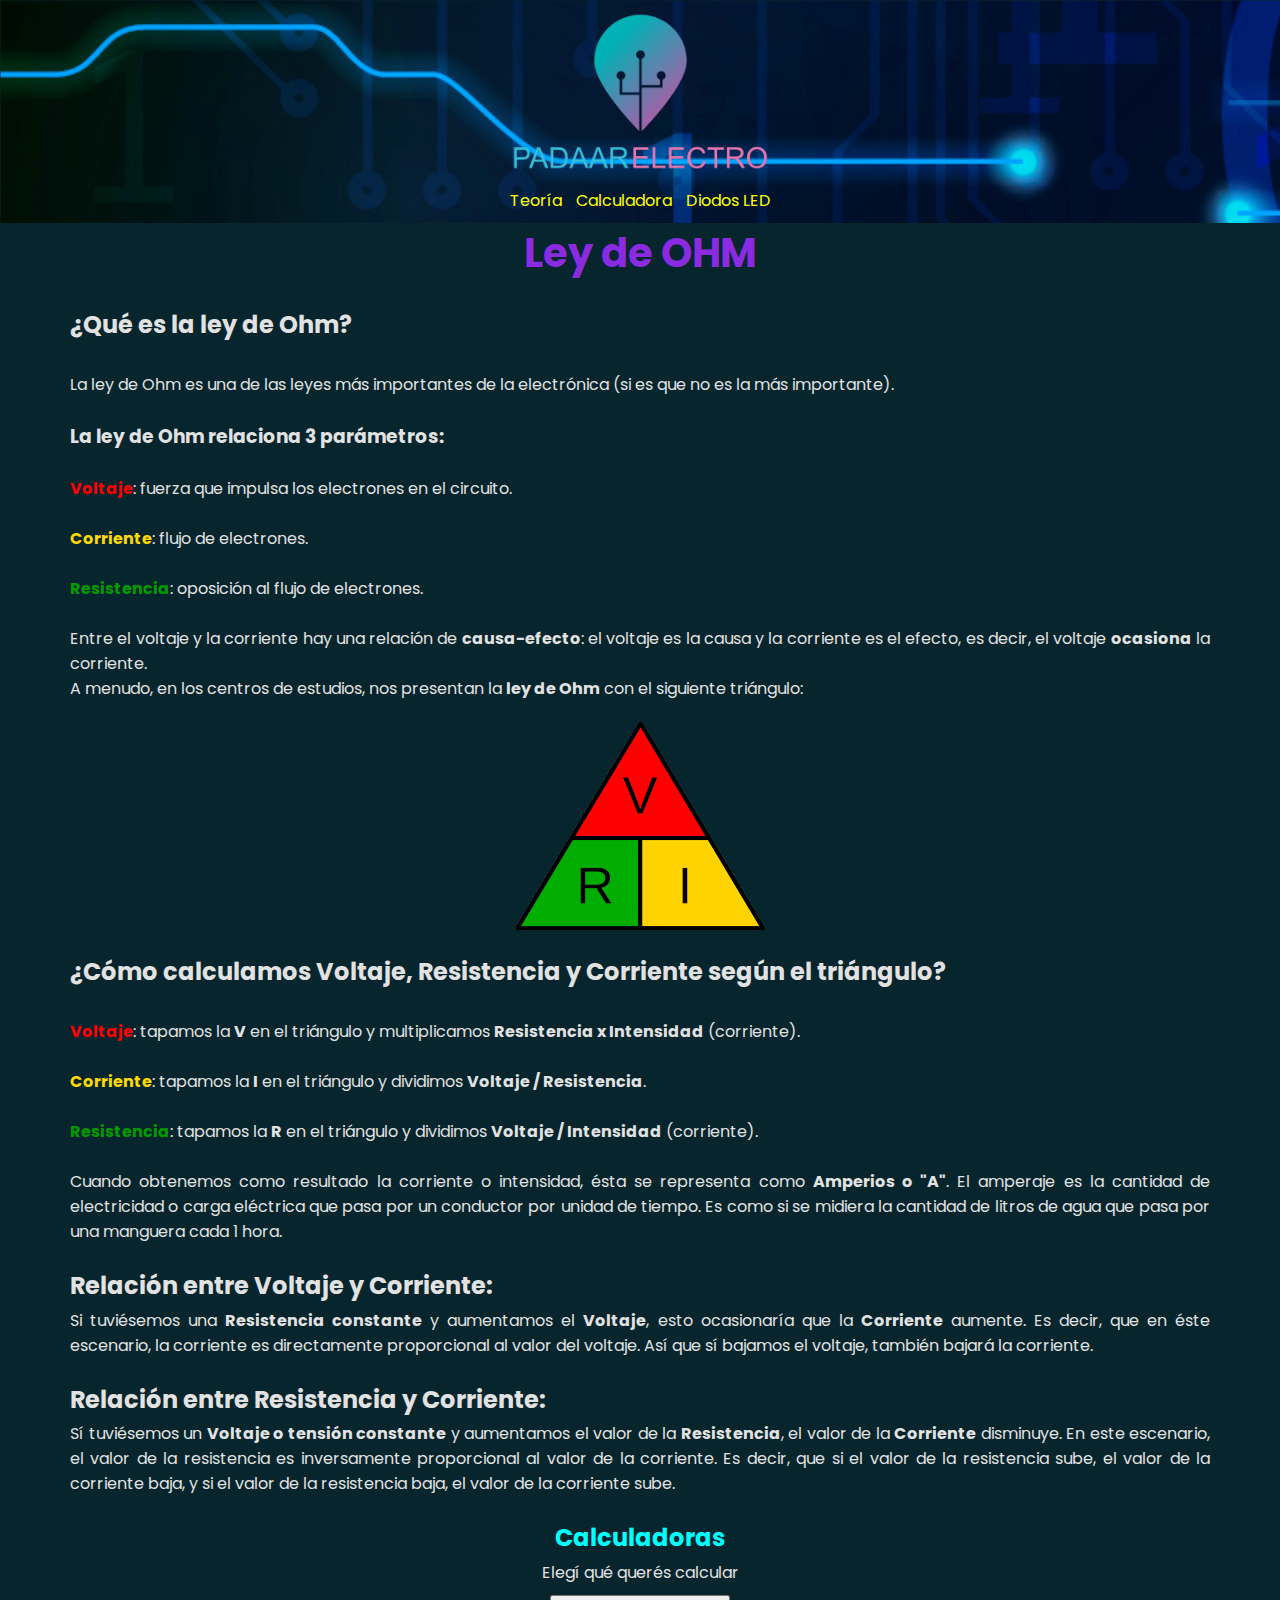
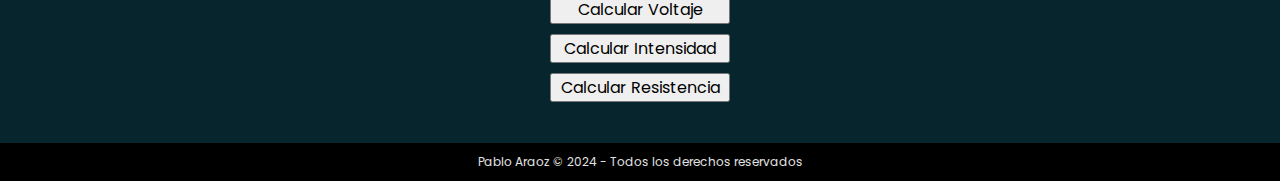
==== index.html @ e0916cf1 "Página de la ley de Ohm completa" ====
<!DOCTYPE html>
<html lang="es">
    <head>
        <meta charset="UTF-8">
        <title>Ley de Ohm</title>
        <meta name="viewport" content="width=device-width, initial-scale=1.0">
        <meta name="Author" content="Pablo Araoz">
        <meta name="description" content="Teoría de la ley de Ohm y calculadoras para obtener valores de tensión, mA, A u Ω-KΩ-MΩ">
        <link rel="icon" href="./img/logo-pestania.png" type="image/png">
        <!--FUENTES: -->
        <link rel="stylesheet" href="https://fonts.googleapis.com/css2?family=Belanosima&family=Montserrat&family=Poppins:wght@300;400&display=swap">
        <link rel="stylesheet" href="https://fonts.googleapis.com/css2?family=Poppins:wght@300;400&display=swap">
        <!--BOOTSTRAP:-->
        <link rel="stylesheet" href="./css/style.css">
    </head>
    
    <body>
        <header>
            <div class="logo">
                <img src="./img/padaar-electro.png" alt="" class="logo-img">                
            </div>

            <nav>            
                <a href="#teoria-de-calculo">Teoría</a>
                <a href="#calculadoras">Calculadora</a>            
                <a href="#">Diodos LED</a>
            </nav>
        </header>

        <main>
            <section class="cuerpo-principal">
                <h1>Ley de OHM</h1>

                <section id="introduccion" class="introduccion">
                    <h2>¿Qué es la ley de Ohm?</h2>
                    <br>
        
                    <p>La ley de Ohm es una de las leyes más importantes de la electrónica (si es que no es la 
                    más importante).</p> <br>
                    
                    <h3>
                        La ley de Ohm relaciona 3 parámetros:
                    </h3> <br>
                        
                    <p>
                        <span class="voltaje">Voltaje</span>: fuerza que impulsa los electrones en el circuito. <br><br>
                        <span class="corriente">Corriente</span>: flujo de electrones.
                        <br><br>
                        <span class="resistencia">Resistencia</span>: oposición al flujo de electrones.
                    </p> <br> 
        
                    <p>Entre el voltaje y la corriente hay una relación de <strong>causa-efecto</strong>: el voltaje
                    es la causa y la corriente es el efecto, es decir, el voltaje <strong>ocasiona</strong> la corriente.</p>  
        
                    <p>A menudo, en los centros de estudios, nos presentan la <strong>ley de Ohm</strong> con el siguiente triángulo:</p>   

                    <figure class="triangulo">
                        <img src="./img/Triangulo-ohm.png" alt="triangulo de la ley de ohm" width="250px">
                    </figure>
                </section>

                <section id="teoria-de-calculo">
                    <h2>¿Cómo calculamos Voltaje, Resistencia y Corriente según el triángulo?</h2>
                    <br>

                    <p><span class="voltaje">Voltaje</span>: tapamos la <strong>V</strong> en el triángulo
                    y multiplicamos <strong>Resistencia x Intensidad</strong> (corriente).</p>
                    <br>
                    
                    <p><span class="corriente">Corriente</span>: tapamos la <strong>I</strong> en el triángulo
                    y dividimos <strong>Voltaje / Resistencia</strong>.</p>
                    <br>

                    <p><span class="resistencia">Resistencia</span>: tapamos la <strong>R</strong> en el triángulo
                    y dividimos <strong>Voltaje / Intensidad</strong> (corriente).</p>
                    <br>

                    <p>Cuando obtenemos como resultado la corriente o intensidad, ésta se representa como <strong>Amperios o "A"</strong>.
                    El amperaje es la cantidad de electricidad o carga eléctrica que pasa por un conductor por unidad de tiempo.
                    Es como si se midiera la cantidad de litros de agua que pasa por una manguera cada 1 hora.</p>

                    <h2>Relación entre Voltaje y Corriente:</h2>        
                    
                    <p>Si tuviésemos una <strong>Resistencia constante</strong> y aumentamos el <strong>Voltaje</strong>, esto ocasionaría 
                    que la <strong>Corriente</strong> aumente. Es decir, que en éste escenario, la corriente es directamente proporcional
                    al valor del voltaje. Así que sí bajamos el voltaje, también bajará la corriente.</p>

                    <h2>Relación entre Resistencia y Corriente:</h2>

                    <p>Sí tuviésemos un <strong>Voltaje o tensión constante</strong> y aumentamos el valor de la <strong>Resistencia</strong>,
                    el valor de la <strong>Corriente</strong> disminuye. En este escenario, el valor de la resistencia es inversamente 
                    proporcional al valor de la corriente. Es decir, que si el valor de la resistencia sube, el valor de la corriente baja, 
                    y si el valor de la resistencia baja, el valor de la corriente sube.</p>
                </section>

                <section id="calculadoras">
                    <h2 class="titulo-calculadoras">Calculadoras</h2>
                    <p class="elecciones">Elegí qué querés calcular</p>
                    <div class="botones">
                        <button class="boton-voltaje" id="boton-voltaje">Calcular Voltaje</button>
                        <button class="boton-intensidad" id="boton-intensidad">Calcular Intensidad</button>
                        <button class="boton-resistencia" id="boton-resistencia">Calcular Resistencia</button>
                    </div>

                    <div class="ingreso-datos">
                        <div class="calculo-voltaje">
                            <div class="inputs-boton">
                                <label for="idResistencia">Ingresá el valor de la resistencia:</label> 
                                <input type="number" name="resistencia" id="idResistencia" class="caja-texto" placeholder="Resistencia" required>
                                <div class="opciones-r">
                                    <button class="ohm" id="ohm">Ω</button>
                                    <button class="kohm" id="kohm">KΩ</button>
                                    <button class="mohm" id="mohm">MΩ</button>
                                </div>
            
                                <label for="idCorriente">Ingresá el valor de la corriente:</label> 
                                <input type="number" name="corriente" id="idCorriente" class="caja-texto" placeholder="Corriente" required>
                                <div class="opciones-a">
                                    <button class="mA" id="mA">mA</button>
                                    <button class="a" id="a">A</button>                                
                                </div>
                
                                <button class="boton-calcular" id="boton-calcular-voltaje">CALCULAR</button>
                            </div>
                        </div>

                        <div class="calculo-corriente">
                            <div class="inputs-boton">
                                <label for="idVoltaje">Ingresá el valor de la tensión:</label> 
                                <input type="number" name="tension" id="idVoltaje" class="caja-texto" placeholder="Tensión" required>
            
                                <label for="idResistencia2">Ingresá el valor de la resistencia:</label> 
                                <input type="number" name="resistencia" id="idResistencia2" class="caja-texto" placeholder="Resistencia" required>
                                <div class="opciones-r">
                                    <button class="ohm" id="ohm2">Ω</button>
                                    <button class="kohm" id="kohm2">KΩ</button>
                                    <button class="mohm" id="mohm2">MΩ</button>
                                </div>
                
                                <button class="boton-calcular" id="boton-calcular-corriente">CALCULAR</button>
                            </div>                        
                        </div>

                        <div class="calculo-resistencia">
                            <div class="inputs-boton">
                                <label for="idVoltaje2">Ingresá el valor de la tensión:</label> 
                                <input type="number" name="tension" id="idVoltaje2" class="caja-texto" placeholder="Tensión" required>
            
                                <label for="idCorriente2">Ingresá el valor de la corriente:</label> 
                                <input type="number" name="corriente" id="idCorriente2" class="caja-texto" placeholder="Corriente" required>
                                <div class="opciones-a">
                                    <button class="mA" id="mA2">mA</button>
                                    <button class="a" id="a2">A</button>                                
                                </div>
                
                                <button class="boton-calcular" id="boton-calcular-resistencia">CALCULAR</button>
                            </div>                        
                        </div>
                    </div>
                </section>

                <section class="seccion-resultado">
                    <div class="resultado-tension">
                        <p>
                            El valor de la tensión es de <span class="tension1"></span> voltios
                        </p>                        
                    </div>
                    
                    <div class="resultado-corriente">
                        <p>
                            El valor de la intensidad es de <span class="intensidad1"></span> mA
                        </p>
                    </div>
                    <div class="resultado-corriente-2">
                        <p>
                            El valor de la intensidad es de <span class="intensidad2"></span> A
                        </p>
                    </div>

                    <div class="resultado-resistencia">
                        <p>
                            El valor de la resistencia es de <span class="ohmios"></span> Ω
                        </p>
                    </div>

                    <button class="boton-reset">RESET</button>
                </section>
            </section>    
        </main>
        <footer>
            <p class="copyright">Pablo Araoz © 2024 - Todos los derechos reservados</p>
        </footer>
        <script src="./js/script.js"></script>
    </body>
</html>
---- css/style.css ----
*{
    margin: 0;
    padding: 0;
    box-sizing: border-box;
    font-family: "Poppins";
}

html{
    scroll-behavior: smooth;
}

header{
    display: flex;
    flex-direction: column;
    justify-content: space-between;    
    align-items: center; /*Alineación Horizontal*/    
    background-image: url("/img/fondo-header.png");
    background-repeat: no-repeat;
}

nav{
    padding: 10px 0px;
    
}

a{
    text-decoration: none;
    color: yellow;
    padding: 5px;    
}

a:hover{
    color:white;
    text-shadow: 0 0 15px white; /*Si hubiera aplicado "box-shadow* aplica la sombra a la CAJA y no al texto*/

}

.logo{
    display: flex;
    align-items: center;
}

.logo-img{
    /* height: 110px; */
    width: 110px;
    margin-top: 10px;
}

h1{
    text-align: center;
    color: blueviolet;
    font-size: 2.5rem;
    margin-bottom: 0;
}

h2{
    text-align: start;
    margin-bottom: 0.2em;
    margin-top: 1em;
    color:#e2e2e2;
}

h3{
    color:#e2e2e2;
}

p{
    text-align: justify;    
    color:#e2e2e2;
}

body{    
    
    background-color: #07252d;
}

main{
    display: flex;
    flex-direction: column;
    justify-content: center;
    align-items: center;
    padding-left: 10px;
    padding-right: 10px;
}

/*CONTIENE TODO MENOS EL HEADER Y EL FOOTER */
.cuerpo-principal{
    max-width: 1140px;
}


.voltaje, .corriente, .resistencia{
    font-weight: bold;      
}

.voltaje{
    color: red;
}

.corriente{
    color:rgb(255, 217, 0)
}

.resistencia{
    color:rgb(0, 155, 0);
}

.triangulo{
    display: flex;
    justify-content: center;
    margin-top: 20px;
}

.titulo-calculadoras{
    text-align: center;
    color:aqua;
}

.elecciones{
    text-align: center;
    margin-bottom: 10px;
}

.botones{
    display: flex;
    flex-direction: column;
    align-items: center;
}


.boton-voltaje, .boton-intensidad, .boton-resistencia, .caja-texto{
    width: 180px;
    font-family: 'Poppins';
    font-size: 1rem;
    margin-bottom: 10px;
    cursor: pointer;
}

.calculo-voltaje{
    display: none;
}

.calculo-corriente{
    display: none;
}

.calculo-resistencia{
    display: none;
}

/*Clases que serán agregadas con Js:*/
.animar-boton-voltaje{
    box-shadow: 0 0 20px red;
    color:red;
}

.animar-boton-intensidad{
    box-shadow: 0 0 20px yellow;
    color:rgb(255, 68, 0);
}

.animar-boton-resistencia{
    box-shadow: 0 0 20px green;
    color:rgb(0, 99, 0);
}

.inputs-boton{
    display: block;
    display: flex;
    flex-direction: column;
    align-items: center;
    row-gap: 7px;
    color: white;
}

.opciones-r{
    display: flex;
    justify-content: space-between;
    width: 120px;
}

.opciones-a{
    display: flex;
    justify-content: space-evenly;
    width: 120px
}

.ohm, .kohm, .mohm, .mA, .a{
    width: 30px;
    height: 30px;
    border-radius: 50%;
    color: white;
    background-color:rgb(0, 183, 255); 
    cursor: pointer;
}

.boton-calcular{
    font-family: 'Poppins';
    width: 180px; 
    font-size: 1rem;
    background-color: rgb(0, 160, 0);
    margin-top: 15px;
    color: rgb(255, 255, 255);
    cursor: pointer;
}

.boton-calcular:hover{
    background-color: rgb(255, 0, 255);    
}

/*Estilos que serán agregados desde JavaScript:*/
.iluminar-boton{
    box-shadow: 0px 0px 12px yellow;
    background-color: yellow;
    color:black;
    font-weight: bold;
}

/*Sección resultado:*/
.seccion-resultado{
    display: flex;
    flex-direction: column;
    align-items: center;
    justify-content: center;
    margin-top: 1rem;
}

.resultado-tension, .resultado-corriente, .resultado-corriente-2, .resultado-resistencia{
    display: none;
}

.tension1, .intensidad1, .intensidad2, .ohmios{
    color:orange;
}

.resultado-tension, .resultado-corriente, .resultado-corriente-2, .resultado-resistencia > p{
    text-align: center;    
    font-size: 1.1em;
}

.boton-reset{
    display: none;
    font-family: 'Poppins';
    font-size: 1rem;
    width: 180px;    
    background-color: rgb(128, 0, 0);
    color: rgb(255, 255, 255);
    margin-top: 15px;
    cursor: pointer;
}

.boton-reset:hover{
    background-color: black;
    color: yellow;
}


footer{
    background-color: black;
    margin-top: 15px;
    padding-top: 10px;
    padding-bottom: 10px;
}

.copyright{
    font-size: 12px;
    text-align: center;
}

/* RESPONSIVE */
@media (min-width: 320px) and (max-width: 1920px) {
    .logo-img{
        width: calc(200px + (300 - 200) * ((100vw - 320px) / (1920 - 320))); ;
    }    
}

@media (min-width: 1921px){
    .logo-img{
        width: 310px;
    }
}
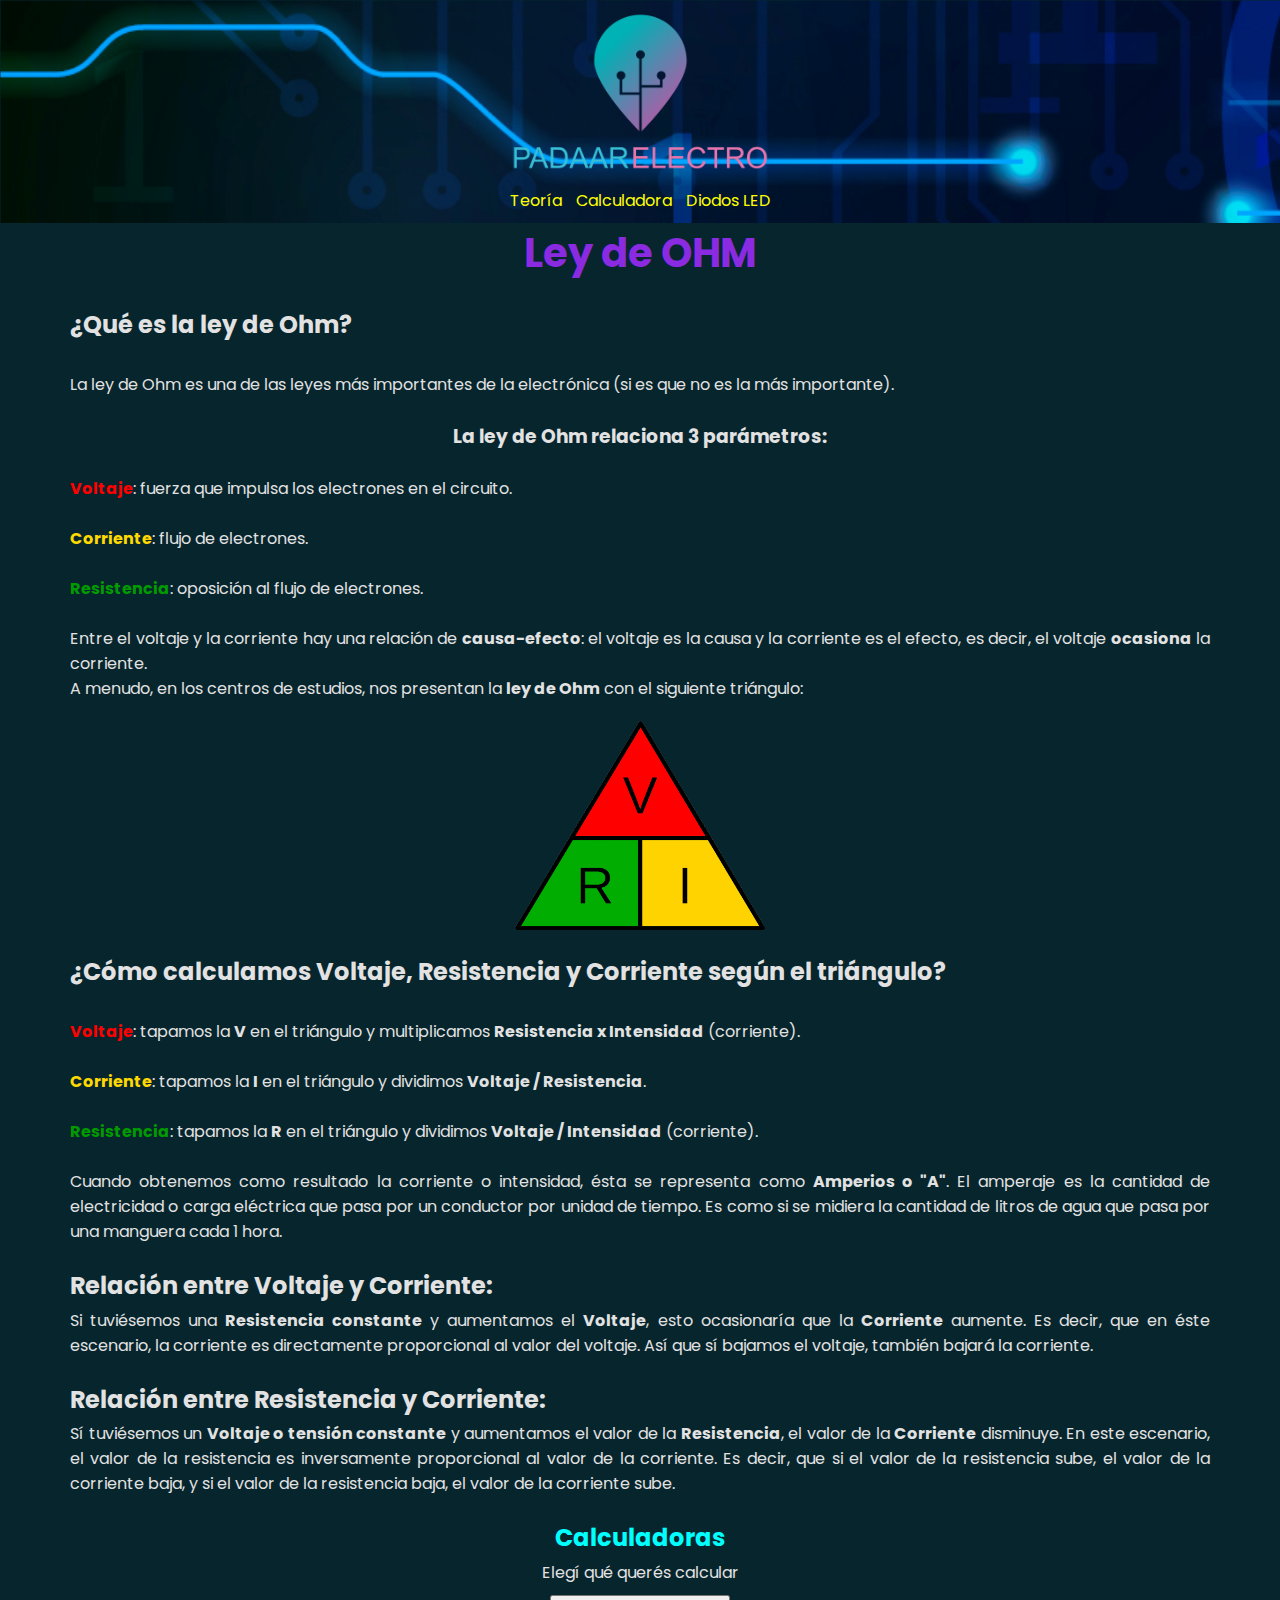
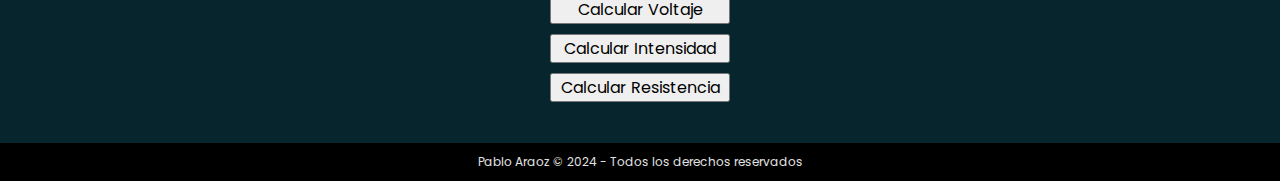
==== commit db2a788a: "Agregado de info para poner 3 LEDs en serie" ====
--- a/index.html
+++ b/index.html
@@ -10,8 +10,9 @@
         <!--FUENTES: -->
         <link rel="stylesheet" href="https://fonts.googleapis.com/css2?family=Belanosima&family=Montserrat&family=Poppins:wght@300;400&display=swap">
         <link rel="stylesheet" href="https://fonts.googleapis.com/css2?family=Poppins:wght@300;400&display=swap">
-        <!--BOOTSTRAP:-->
+        <!--CSS:-->
         <link rel="stylesheet" href="./css/style.css">
+        <link rel="stylesheet" href="./css/styles-comunes.css">
     </head>
     
     <body>
@@ -23,7 +24,7 @@
             <nav>            
                 <a href="#teoria-de-calculo">Teoría</a>
                 <a href="#calculadoras">Calculadora</a>            
-                <a href="#">Diodos LED</a>
+                <a href="diodo-led.html">Diodos LED</a>
             </nav>
         </header>
 
@@ -187,6 +188,7 @@
                 </section>
             </section>    
         </main>
+        
         <footer>
             <p class="copyright">Pablo Araoz © 2024 - Todos los derechos reservados</p>
         </footer>
--- a/css/style.css
+++ b/css/style.css
@@ -1,92 +1,4 @@
-*{
-    margin: 0;
-    padding: 0;
-    box-sizing: border-box;
-    font-family: "Poppins";
-}
 
-html{
-    scroll-behavior: smooth;
-}
-
-header{
-    display: flex;
-    flex-direction: column;
-    justify-content: space-between;    
-    align-items: center; /*Alineación Horizontal*/    
-    background-image: url("/img/fondo-header.png");
-    background-repeat: no-repeat;
-}
-
-nav{
-    padding: 10px 0px;
-    
-}
-
-a{
-    text-decoration: none;
-    color: yellow;
-    padding: 5px;    
-}
-
-a:hover{
-    color:white;
-    text-shadow: 0 0 15px white; /*Si hubiera aplicado "box-shadow* aplica la sombra a la CAJA y no al texto*/
-
-}
-
-.logo{
-    display: flex;
-    align-items: center;
-}
-
-.logo-img{
-    /* height: 110px; */
-    width: 110px;
-    margin-top: 10px;
-}
-
-h1{
-    text-align: center;
-    color: blueviolet;
-    font-size: 2.5rem;
-    margin-bottom: 0;
-}
-
-h2{
-    text-align: start;
-    margin-bottom: 0.2em;
-    margin-top: 1em;
-    color:#e2e2e2;
-}
-
-h3{
-    color:#e2e2e2;
-}
-
-p{
-    text-align: justify;    
-    color:#e2e2e2;
-}
-
-body{    
-    
-    background-color: #07252d;
-}
-
-main{
-    display: flex;
-    flex-direction: column;
-    justify-content: center;
-    align-items: center;
-    padding-left: 10px;
-    padding-right: 10px;
-}
-
-/*CONTIENE TODO MENOS EL HEADER Y EL FOOTER */
-.cuerpo-principal{
-    max-width: 1140px;
-}
 
 
 .voltaje, .corriente, .resistencia{
@@ -255,27 +167,5 @@
 }
 
 
-footer{
-    background-color: black;
-    margin-top: 15px;
-    padding-top: 10px;
-    padding-bottom: 10px;
-}
 
-.copyright{
-    font-size: 12px;
-    text-align: center;
-}
 
-/* RESPONSIVE */
-@media (min-width: 320px) and (max-width: 1920px) {
-    .logo-img{
-        width: calc(200px + (300 - 200) * ((100vw - 320px) / (1920 - 320))); ;
-    }    
-}
-
-@media (min-width: 1921px){
-    .logo-img{
-        width: 310px;
-    }
-}--- a/css/styles-comunes.css
+++ b/css/styles-comunes.css
@@ -0,0 +1,113 @@
+*{
+    margin: 0;
+    padding: 0;
+    box-sizing: border-box;
+    font-family: "Poppins";
+}
+
+html{
+    scroll-behavior: smooth;
+}
+
+header{
+    display: flex;
+    flex-direction: column;
+    justify-content: space-between;    
+    align-items: center; /*Alineación Horizontal*/    
+    background-image: url("../img/fondo-header.png");
+    background-repeat: no-repeat;
+}
+
+nav{
+    padding: 10px 0px;    
+}
+
+a{
+    text-decoration: none;
+    color: yellow;
+    padding: 5px;    
+}
+
+a:hover{
+    color:white;
+    text-shadow: 0 0 15px white; /*Si hubiera aplicado "box-shadow* aplica la sombra a la CAJA y no al texto*/
+}
+
+.logo{
+    display: flex;
+    align-items: center;
+}
+
+.logo-img{
+    /* height: 110px; */
+    width: 110px;
+    margin-top: 10px;
+}
+
+h1{
+    text-align: center;
+    color: blueviolet;
+    font-size: 2.5rem;
+    margin-bottom: 0;
+}
+
+h2{
+    text-align: start;
+    margin-bottom: 0.2em;
+    margin-top: 1em;
+    color:#e2e2e2;
+}
+
+h3{
+    color:#e2e2e2;
+    text-align: center;
+}
+
+p{
+    text-align: justify;    
+    color:#e2e2e2;
+}
+
+body{    
+    
+    background-color: #07252d;
+}
+
+main{
+    display: flex;
+    flex-direction: column;
+    justify-content: center;
+    align-items: center;
+    padding-left: 10px;
+    padding-right: 10px;
+}
+
+/*CONTIENE TODO MENOS EL HEADER Y EL FOOTER */
+.cuerpo-principal{
+    max-width: 1140px;
+}
+
+footer{
+    background-color: black;
+    margin-top: 15px;
+    padding-top: 10px;
+    padding-bottom: 10px;
+}
+
+.copyright{
+    font-size: 12px;
+    text-align: center;
+}
+
+/* RESPONSIVE */
+@media (min-width: 320px) and (max-width: 1920px) {
+    .logo-img{
+        width: calc(200px + (300 - 200) * ((100vw - 320px) / (1920 - 320))); ;
+    }    
+}
+
+@media (min-width: 1921px){
+    .logo-img{
+        width: 310px;
+    }
+}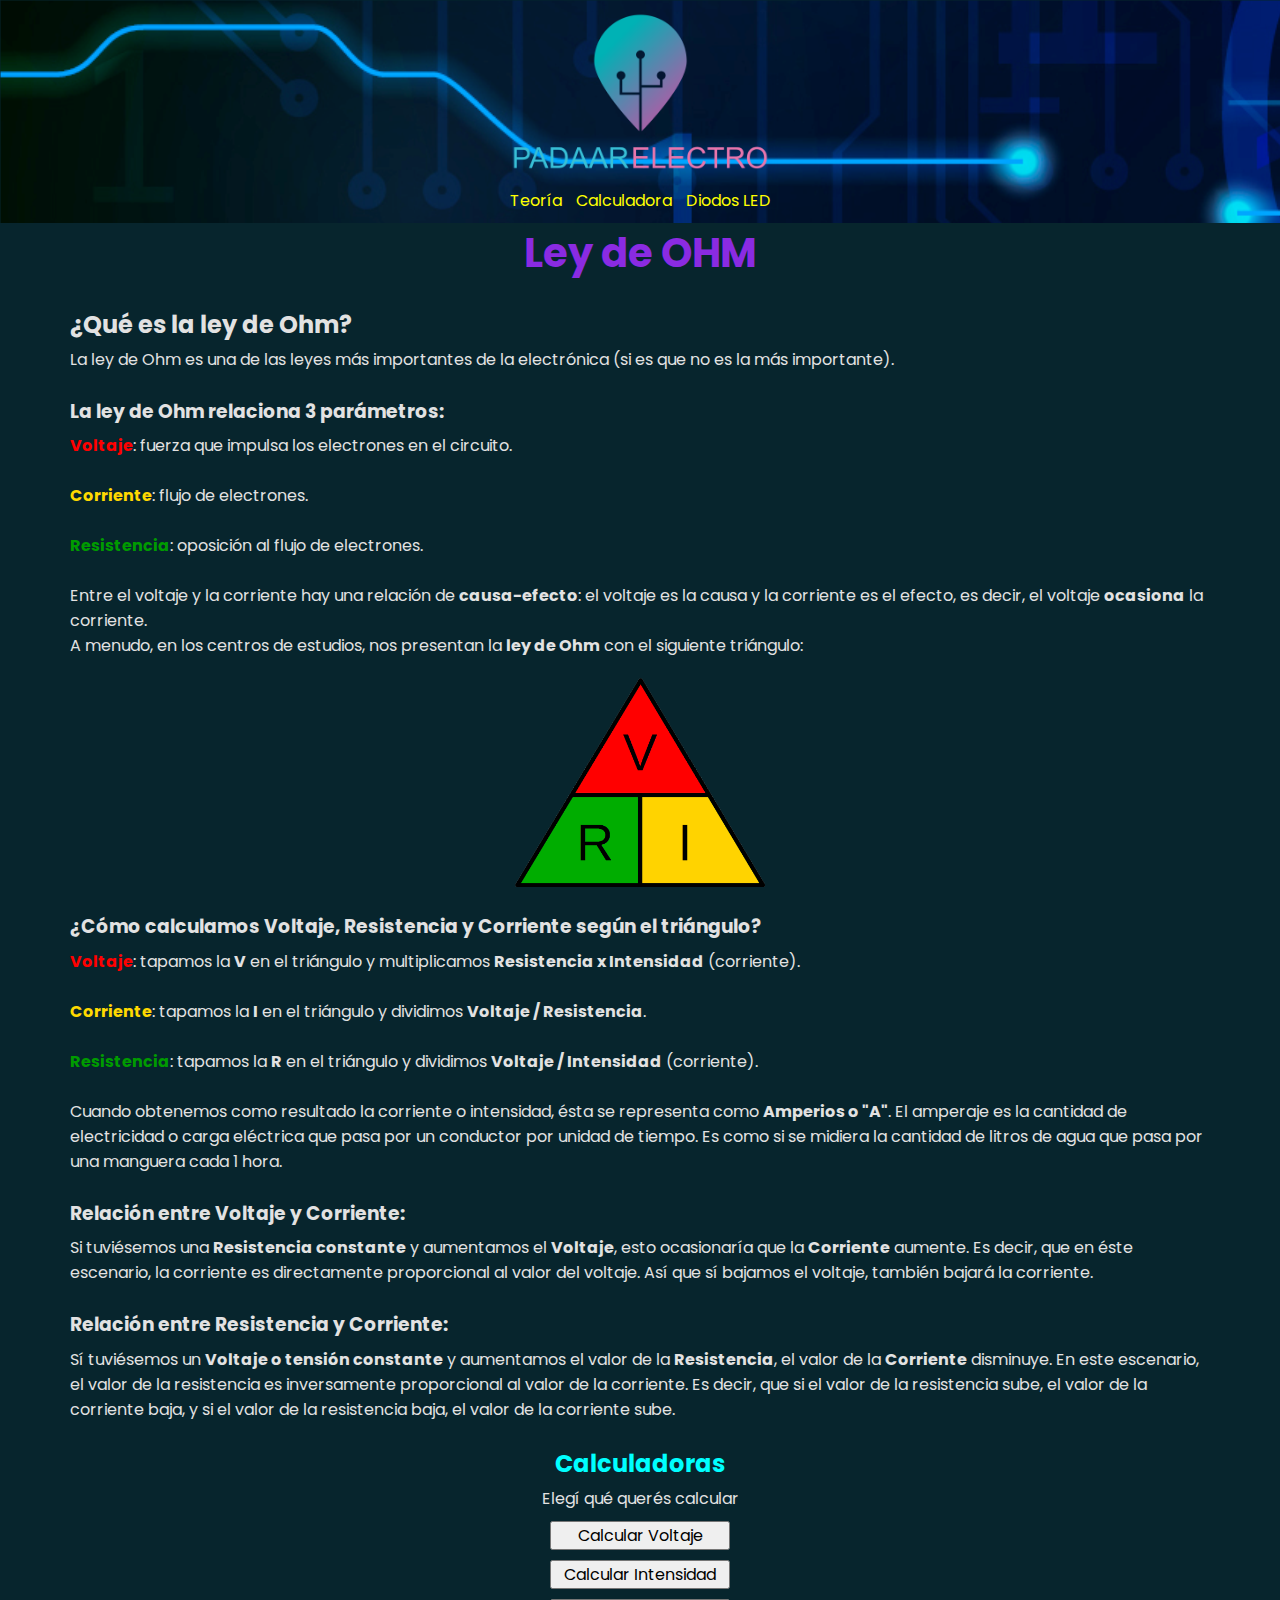
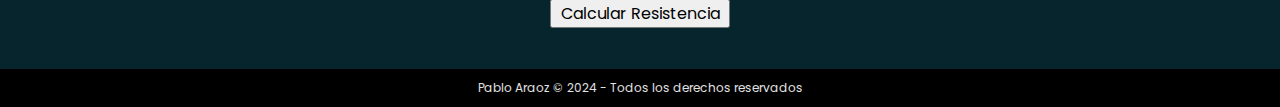
==== commit fef12596: "Modificación de imágenes y texto" ====
--- a/index.html
+++ b/index.html
@@ -34,14 +34,13 @@
 
                 <section id="introduccion" class="introduccion">
                     <h2>¿Qué es la ley de Ohm?</h2>
-                    <br>
-        
+                            
                     <p>La ley de Ohm es una de las leyes más importantes de la electrónica (si es que no es la 
                     más importante).</p> <br>
                     
                     <h3>
                         La ley de Ohm relaciona 3 parámetros:
-                    </h3> <br>
+                    </h3> 
                         
                     <p>
                         <span class="voltaje">Voltaje</span>: fuerza que impulsa los electrones en el circuito. <br><br>
@@ -61,8 +60,8 @@
                 </section>
 
                 <section id="teoria-de-calculo">
-                    <h2>¿Cómo calculamos Voltaje, Resistencia y Corriente según el triángulo?</h2>
                     <br>
+                    <h3>¿Cómo calculamos Voltaje, Resistencia y Corriente según el triángulo?</h3>
 
                     <p><span class="voltaje">Voltaje</span>: tapamos la <strong>V</strong> en el triángulo
                     y multiplicamos <strong>Resistencia x Intensidad</strong> (corriente).</p>
@@ -79,14 +78,16 @@
                     <p>Cuando obtenemos como resultado la corriente o intensidad, ésta se representa como <strong>Amperios o "A"</strong>.
                     El amperaje es la cantidad de electricidad o carga eléctrica que pasa por un conductor por unidad de tiempo.
                     Es como si se midiera la cantidad de litros de agua que pasa por una manguera cada 1 hora.</p>
+                    <br>
 
-                    <h2>Relación entre Voltaje y Corriente:</h2>        
+                    <h3>Relación entre Voltaje y Corriente:</h3>
                     
                     <p>Si tuviésemos una <strong>Resistencia constante</strong> y aumentamos el <strong>Voltaje</strong>, esto ocasionaría 
                     que la <strong>Corriente</strong> aumente. Es decir, que en éste escenario, la corriente es directamente proporcional
                     al valor del voltaje. Así que sí bajamos el voltaje, también bajará la corriente.</p>
+                    <br>
 
-                    <h2>Relación entre Resistencia y Corriente:</h2>
+                    <h3>Relación entre Resistencia y Corriente:</h3>
 
                     <p>Sí tuviésemos un <strong>Voltaje o tensión constante</strong> y aumentamos el valor de la <strong>Resistencia</strong>,
                     el valor de la <strong>Corriente</strong> disminuye. En este escenario, el valor de la resistencia es inversamente 
@@ -118,7 +119,7 @@
                                 <input type="number" name="corriente" id="idCorriente" class="caja-texto" placeholder="Corriente" required>
                                 <div class="opciones-a">
                                     <button class="mA" id="mA">mA</button>
-                                    <button class="a" id="a">A</button>                                
+                                    <button class="a" id="a">A</button>
                                 </div>
                 
                                 <button class="boton-calcular" id="boton-calcular-voltaje">CALCULAR</button>
--- a/css/styles-comunes.css
+++ b/css/styles-comunes.css
@@ -52,7 +52,7 @@
 }
 
 h2{
-    text-align: start;
+    text-align: left;
     margin-bottom: 0.2em;
     margin-top: 1em;
     color:#e2e2e2;
@@ -60,11 +60,12 @@
 
 h3{
     color:#e2e2e2;
-    text-align: center;
+    text-align: left;
+    margin-bottom: 0.4em;
 }
 
 p{
-    text-align: justify;    
+    text-align:left;    
     color:#e2e2e2;
 }
 
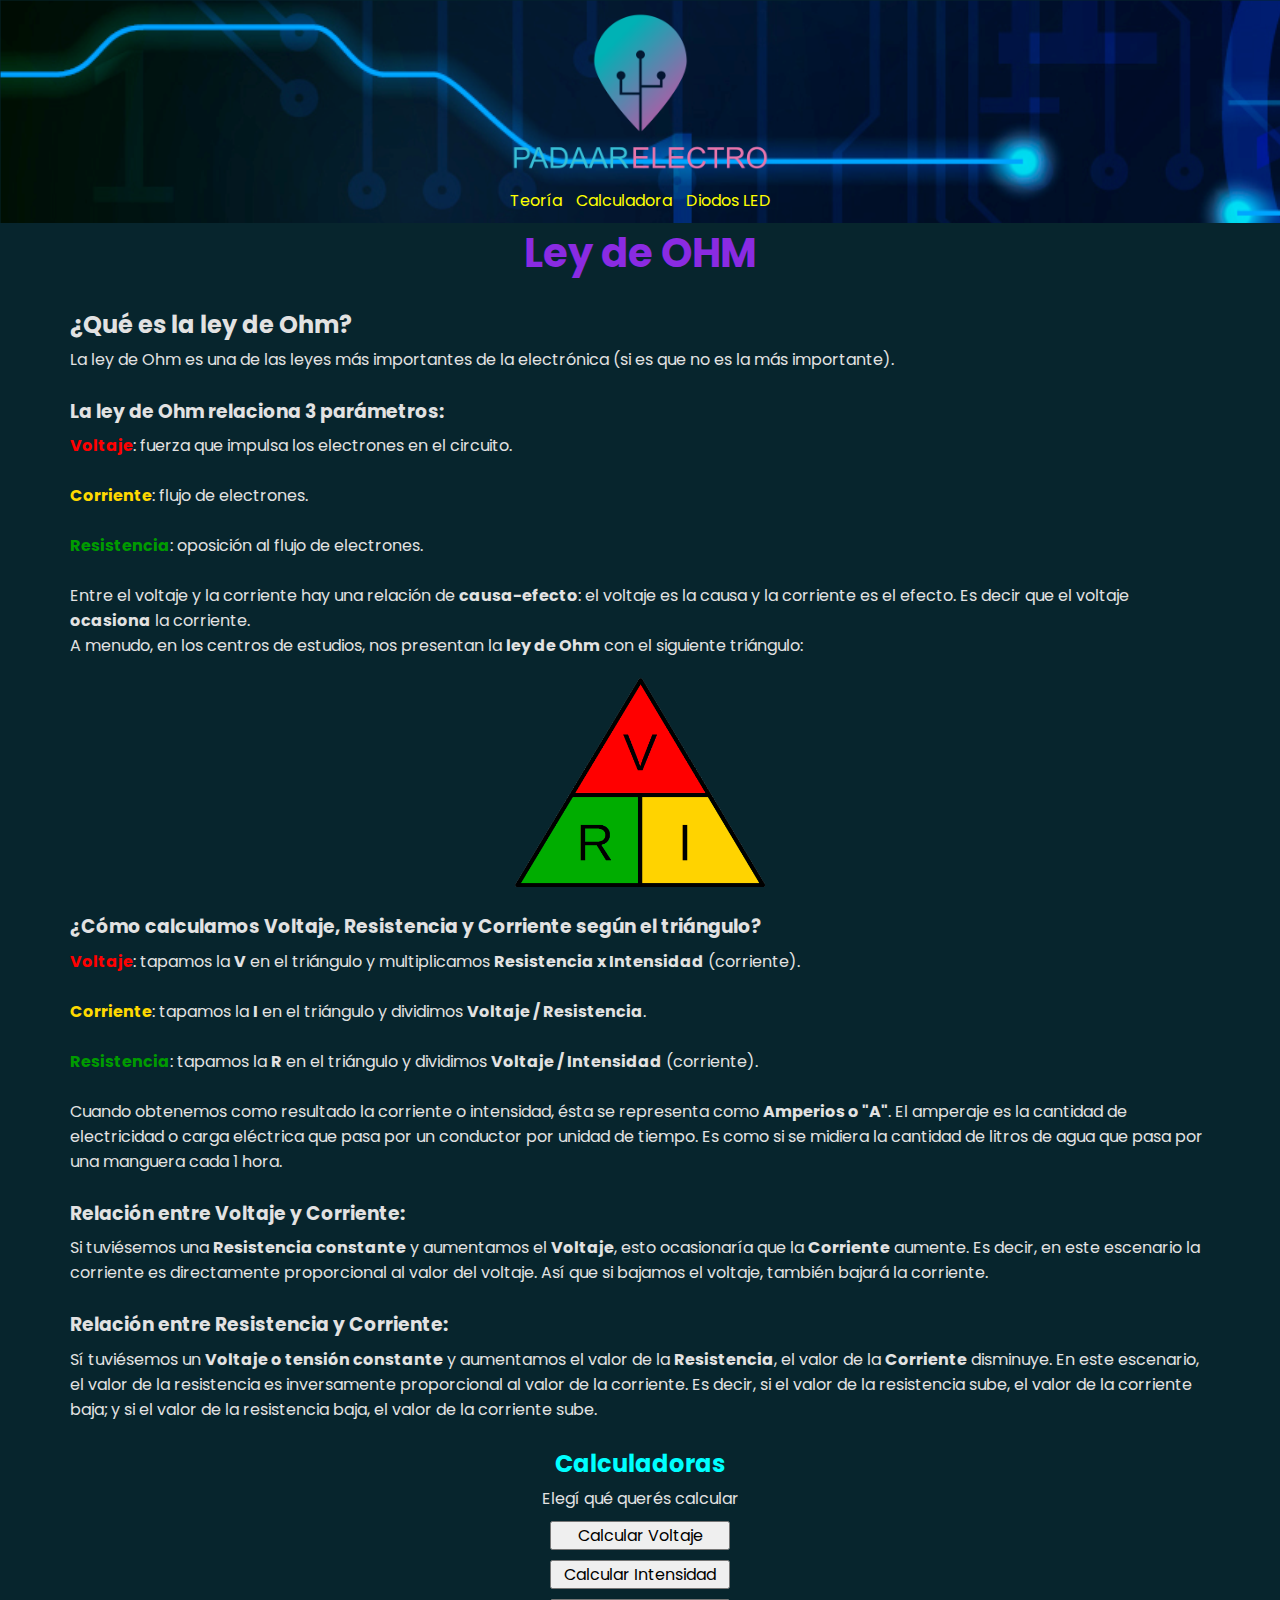
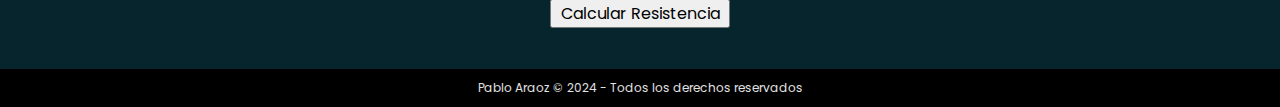
==== commit 7ad90b72: "Correcciónes ortográficas" ====
--- a/index.html
+++ b/index.html
@@ -50,7 +50,7 @@
                     </p> <br> 
         
                     <p>Entre el voltaje y la corriente hay una relación de <strong>causa-efecto</strong>: el voltaje
-                    es la causa y la corriente es el efecto, es decir, el voltaje <strong>ocasiona</strong> la corriente.</p>  
+                    es la causa y la corriente es el efecto. Es decir que el voltaje <strong>ocasiona</strong> la corriente.</p>  
         
                     <p>A menudo, en los centros de estudios, nos presentan la <strong>ley de Ohm</strong> con el siguiente triángulo:</p>   
 
@@ -83,15 +83,15 @@
                     <h3>Relación entre Voltaje y Corriente:</h3>
                     
                     <p>Si tuviésemos una <strong>Resistencia constante</strong> y aumentamos el <strong>Voltaje</strong>, esto ocasionaría 
-                    que la <strong>Corriente</strong> aumente. Es decir, que en éste escenario, la corriente es directamente proporcional
-                    al valor del voltaje. Así que sí bajamos el voltaje, también bajará la corriente.</p>
+                    que la <strong>Corriente</strong> aumente. Es decir, en este escenario la corriente es directamente proporcional
+                    al valor del voltaje. Así que si bajamos el voltaje, también bajará la corriente.</p>
                     <br>
 
                     <h3>Relación entre Resistencia y Corriente:</h3>
 
                     <p>Sí tuviésemos un <strong>Voltaje o tensión constante</strong> y aumentamos el valor de la <strong>Resistencia</strong>,
                     el valor de la <strong>Corriente</strong> disminuye. En este escenario, el valor de la resistencia es inversamente 
-                    proporcional al valor de la corriente. Es decir, que si el valor de la resistencia sube, el valor de la corriente baja, 
+                    proporcional al valor de la corriente. Es decir, si el valor de la resistencia sube, el valor de la corriente baja; 
                     y si el valor de la resistencia baja, el valor de la corriente sube.</p>
                 </section>
 
